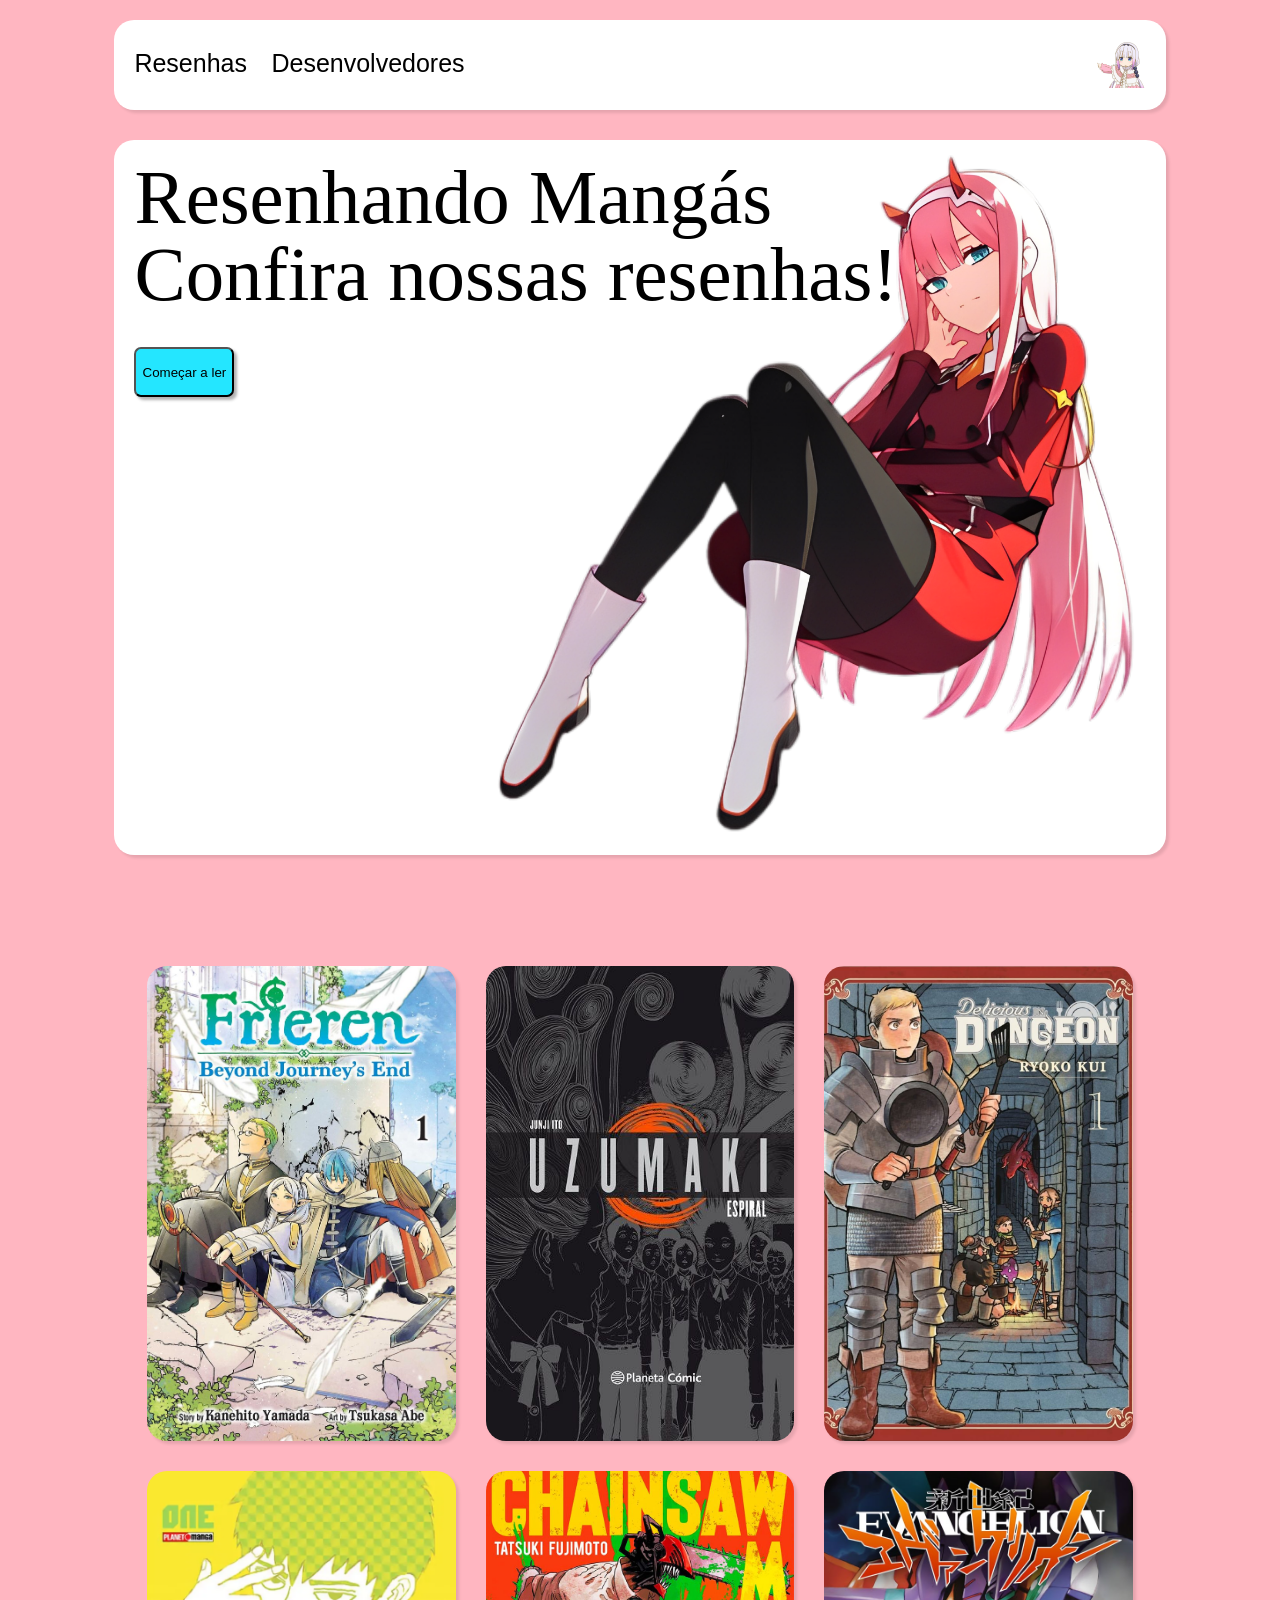
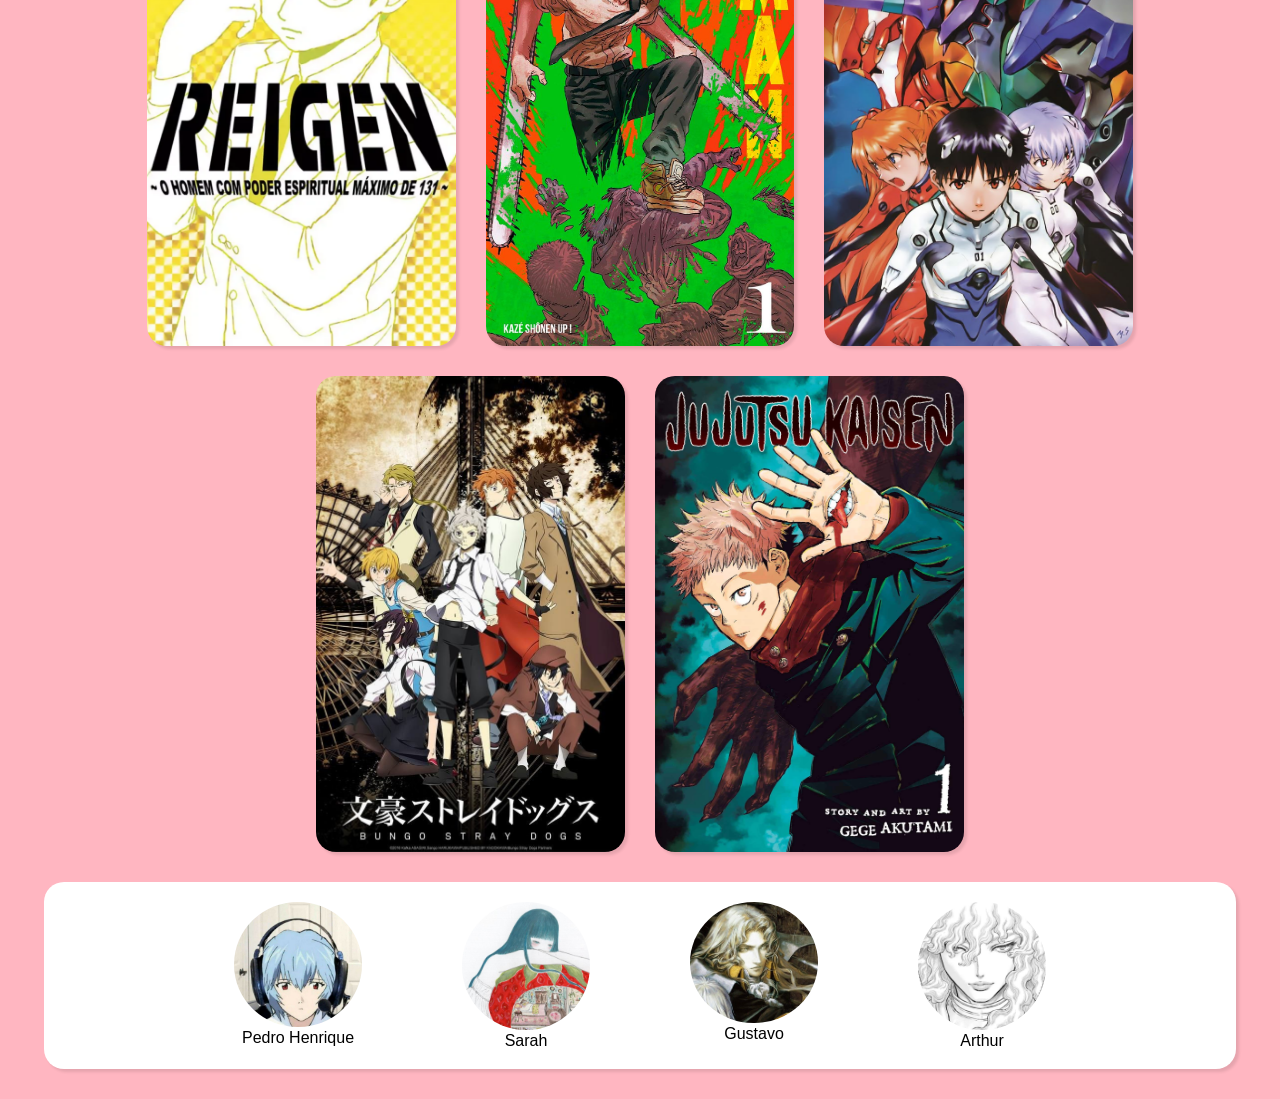
==== index.html @ c0d4d7a3 "link" ====
<!DOCTYPE html>
<html lang="pt-br">

<head>
    <meta charset="UTF-8">
    <meta name="viewport" content="width=device-width, initial-scale=1.0">
    <title>Resenhas de Mangás</title>
    <link rel="shortcut icon" href="imagens/favicon/manga2.png" type="image/x-icon">
    <link rel="stylesheet" href="css/reset.css">
    <link rel="stylesheet" href="css/pagina-inicial.css">
</head>

<body>
    <header class="caixa_branca">
        <nav>
            <a href="#divisoria" class="links-menu">Resenhas</a>
            <a href="#ficazultrem" class="links-menu">Desenvolvedores</a>
        </nav>
        <img id="kana" src="imagens/inicio/imagen-menu.png" alt="menu">
    </header>

    <section id="principal" class="caixa_branca">
        <h1>Resenhando Mangás</h1>
        <p>Confira nossas resenhas! </p>
        <a href="#divisoria"><button id="butao">Começar a ler</button></a>
        <img src="imagens/inicio/zero2.png" alt="zero two" id="zero-two">
    </section>

    <div id="divisoria"></div>
    <!-- é só pra dividir mas pricipalmente pq quando ia direto pra #evangelion ficava feio assim fica uma folguinha em cima -->

    <div id="caxa_resenhas">
        <a href="resenhas/arthur/frieren.html">
            <div id="sousou" class="resenhas caixa_branca"></div>
        </a>

        <a href="resenhas/arthur/uzumaki.html">
            <div id="uzumaki" class="resenhas caixa_branca"></div>
        </a>

        <a href="resenhas/tsu/dungeon.html">
            <div id="delicios-in-dungeon" class="resenhas caixa_branca"></div>
        </a>

        <a href="resenhas/tsu/rengen.html">
            <div id="reigen" class="resenhas caixa_branca"></div>
        </a>

        <a href="resenhas/pedro/chainsaw.html">
            <div id="chainsawman" class="resenhas caixa_branca"></div>
        </a>

        <a href="resenhas/pedro/evangelions.html">
            <div id="evangelion" class="resenhas caixa_branca"></div>
        </a>

        <a href="resenhas/sarah/bsd.html">
            <div id="bungou" class="resenhas caixa_branca"></div>
        </a>

        <a href="resenhas/sarah/jjk.html">
            <div id="jujutsu" class="resenhas caixa_branca"></div>
        </a>
    

        <footer id="rodape" class="caixa_branca">
            <div class="dev-geral">

                <div class="dev">
                    <img class="dev-img" src="imagens/devs/rei.jpeg">
                    <p>Pedro Henrique</p>
                </div>

                <div class="dev">
                    <img class="dev-img" src="imagens/devs/oioi.jpg">
                    <p>Sarah</p>
                </div>

                <div class="dev">
                    <img class="dev-img" src="imagens/devs/tsu.jpeg">
                    <p>Gustavo</p>

                </div>
                <div class="dev">
                    <img class="dev-img" src="imagens/devs/Griffith.jpeg">
                    <a href="https://github.com/kowakop"></a>
                    <p>Arthur</p>
                </div>
        </footer>
        <!-- os divs basicamente separam o conteudo pro css, n mexe pq funcionou e eu nem sei como -->

        <!-- funcionou??? tu quebrou o site -->
</body>

</html>
---- css/pagina-inicial.css ----
body {
    background-color: lightpink;
    font-family: Impact, Haettenschweiler, 'Arial Narrow Bold', sans-serif;
}

.caixa_branca {
    background-color: white;
    border-radius: 20px;
    padding: 20px;
    box-shadow: rgba(0, 0, 0, 0.1) 3px 3px 3px;
}

a {
    text-decoration: none;
    color: black;
}



/* cabeçalho */

header {
    height: 50px;
    width: 79%;
    line-height: 50px;

    display: flex;
    justify-content: space-between;
    align-items: center;

    margin: auto;
    margin-top: 20px;
}

.links-menu {
    text-decoration: none;
    color: black;
    margin-right: 20px;
    font-size: 25px;
}

.links-menu:hover {
    color: rgb(36, 125, 155);
}

nav {
    gap: 20px;
}

#kana {
    width: 50px;
    height: auto;
}


#kana:hover {
    transform: scale(1.1);
}

/* principal */

#principal {
    position: relative;
    width: 79%;
    height: 75vh;
    max-height: 700px;
    
    margin: auto;
    margin-top: 30px;
    margin-bottom: 80px;
    
    font-size: 6vw;
    font-family: cursive;
}



h1 {
    margin-top: 0px;
    margin-bottom: 0px;
}

p {
    margin-top: 0px;
}

#butao {
    background-color: rgb(36, 230, 255);
    border-radius: 7px;
    box-shadow: rgba(0, 0, 0, 0.3) 3px 3px 3px;
    
    width: 100px;
    height: 50px;

    margin-top: 30px;
}


#butao:hover {
    background-color: #A1DCD8;
    box-shadow: none;
}

#divisoria {
    width: 100%;
    height: 1px;
}

#zero-two {
    position: absolute;
    bottom: 0px;
    right: 0px;
    width: 80vw;
    resize: horizontal;
    max-width: 700px;
    height: 80vh;
    min-width: 300px;
    min-height: 300px;

}

/* resenhas */

.resenhas {
    width: 21vw;
    height: 34vw;
    min-width: 180px;
    min-height: 275px;
    max-height: 600;
    max-width: 200;
    margin: 0px 5px 10px 5px;

    background-size: cover;
    background-position: center;
    background-repeat: no-repeat;
}

.resenhas:hover {
    transition: transform 0.3s;
    /*essa bomba faz a animação do transform ficar mais lenta, quer dizer ela ocorre pelo tempo que eu coloquei aqui*/
    transform: scale(1.03);
    box-shadow: 0 6px 15px rgba(0, 0, 0, 0.15);
    /*firulinhas pra ficar mais bunitinho, aumentar o tamanho e a sombra tbm*/
}

#caxa_resenhas {
    display: flex;
    flex-wrap: wrap;
    /*isso é pra quebrar a linha pq a bomba do display flex não faz por padrão, se não as coisa passa da tela*/
    justify-content: center;
    gap: 20px;
    margin: 30px 0px;
}


#evangelion {
    background-image: url(../imagens/capas/evangelion.jpeg);
}

#chainsawman {
    background-image: url(../imagens/capas/chain.jpeg);
}

#bungou {
    background-image: url(../imagens/capas/bsdd.jpeg);
}

#sousou {
    background-image: url(../imagens/capas/frieren.jpg);
}

#uzumaki {
    background-image: url(../imagens/capas/uzumaki.jpeg);
}

#jujutsu {
    background-image: url(../imagens/capas/jujutsu.jpeg);
}

#reigen {
    background-image: url(../imagens/capas/reigen.png);
}

#delicios-in-dungeon {
    background-image: url(../imagens/capas/dungeon-meshi.jpg);
}

/* rodape */

#rodape {
    display: flex;

    margin-top: 30px;
    width: 90%;
    height: 100%;
    margin: auto;
}

#rodape h2 {
    line-height: 310px;
    font-size: 50px;
}

.dev-geral {
    display: flex;
    flex-wrap: wrap;
    gap: 100px;
    width: 100%;
    justify-content: center;
}

.dev {
    justify-content: center;
    display: inline;
    margin: 0px 0px 0px 0px;
}

.dev-img {
    width: 10vw;
    height: auto;
    border-radius: 50%;
    margin: 0px 0px 0px 0px;
}

.dev-img:hover {
    transform: scale(1.1);
}

.dev p {

    text-align: center;
}
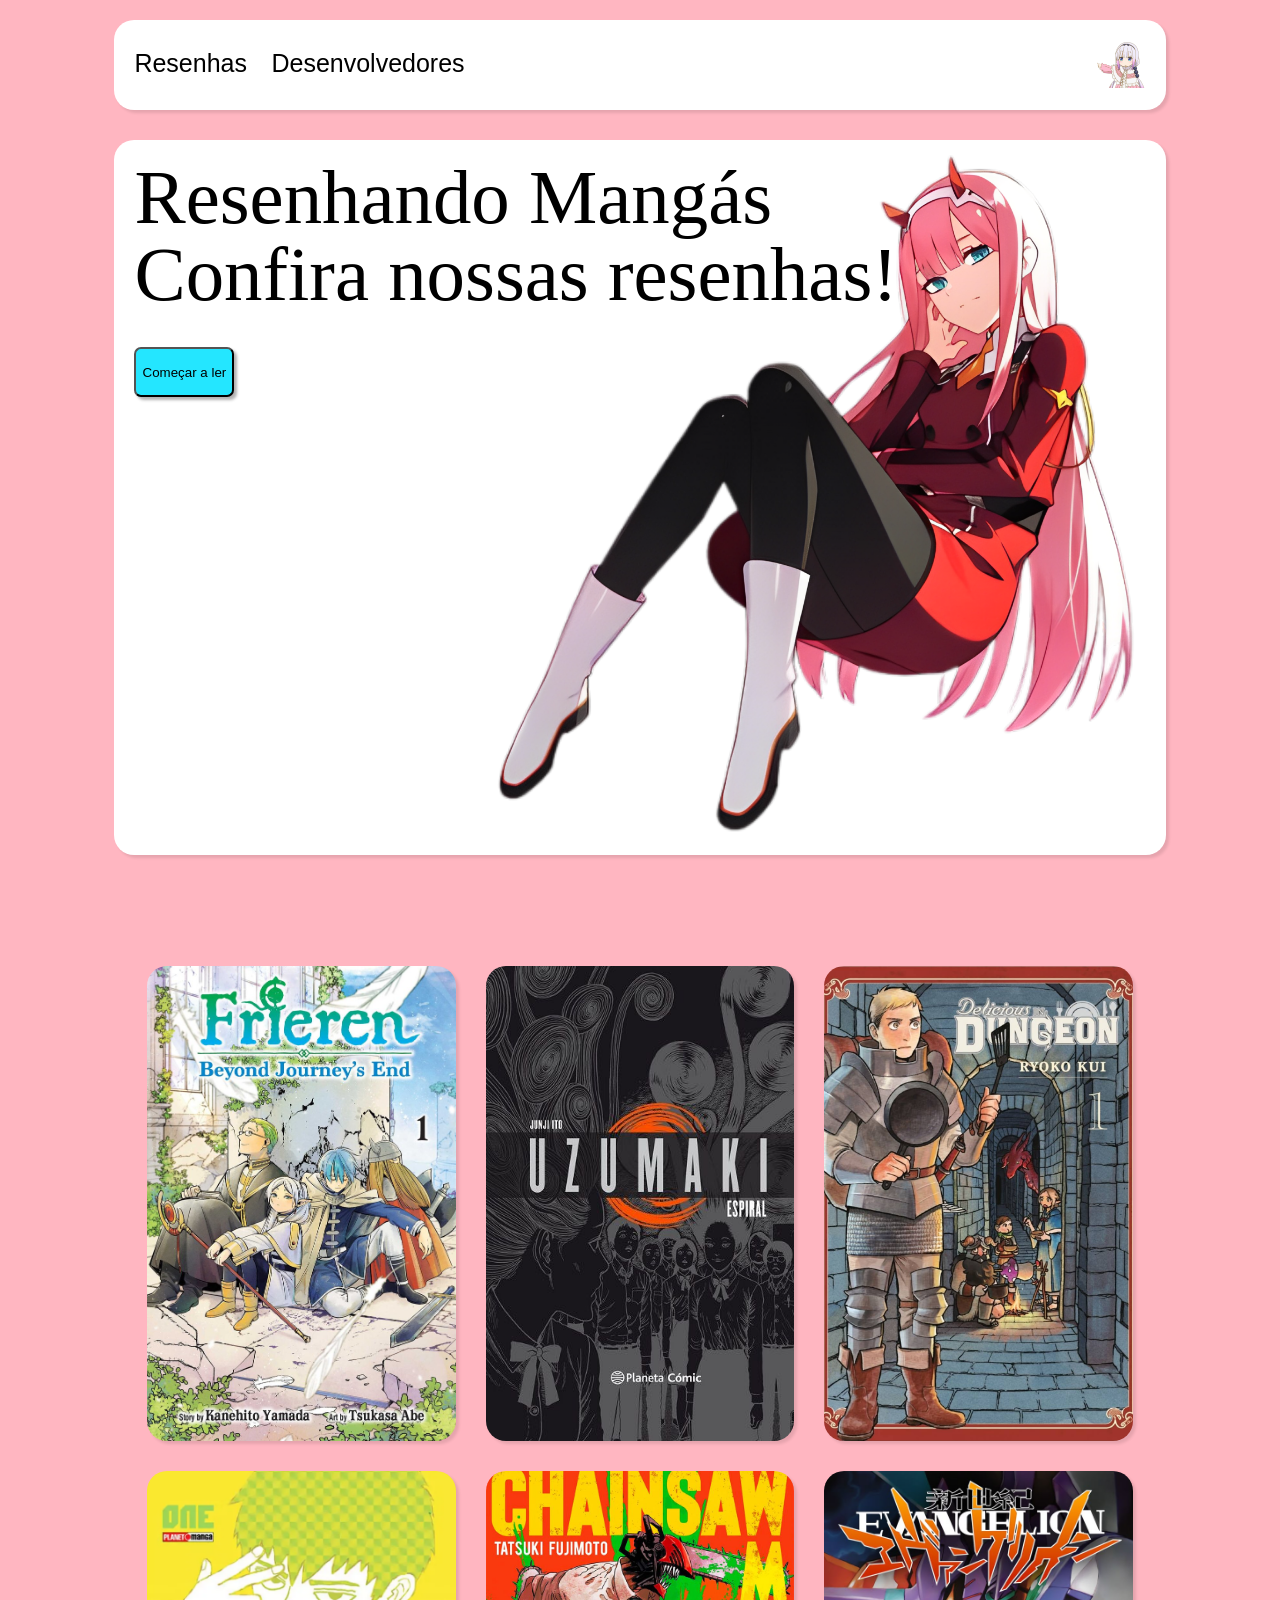
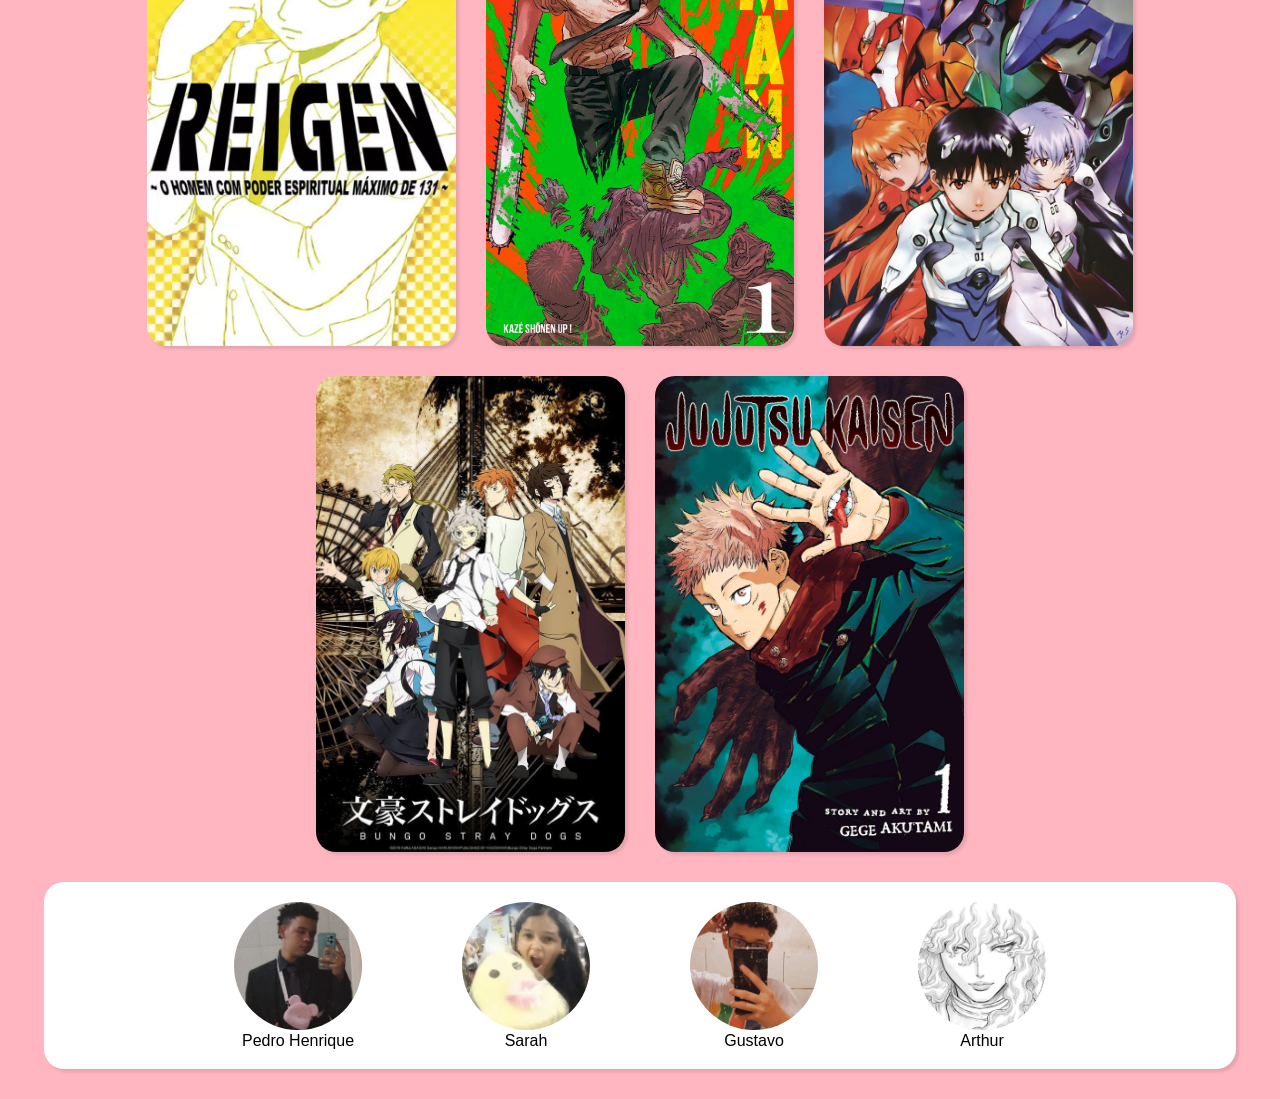
==== commit 20d5e373: "fotos-dev" ====
--- a/index.html
+++ b/index.html
@@ -67,23 +67,22 @@
             <div class="dev-geral">
 
                 <div class="dev">
-                    <img class="dev-img" src="imagens/devs/rei.jpeg">
+                    <a href="https://github.com/SunFellings"><img class="dev-img" src="imagens/devs/pedro.jpg"></a>
                     <p>Pedro Henrique</p>
                 </div>
 
                 <div class="dev">
-                    <img class="dev-img" src="imagens/devs/oioi.jpg">
+                    <a href="https://github.com/kowakop"><img class="dev-img" src="imagens/devs/sarahpato.png"></a>
                     <p>Sarah</p>
                 </div>
 
                 <div class="dev">
-                    <img class="dev-img" src="imagens/devs/tsu.jpeg">
+                    <a href="https://github.com/GustavoTsu"><img class="dev-img" src="imagens/devs/gustavo.jpg"></a>
                     <p>Gustavo</p>
 
                 </div>
                 <div class="dev">
-                    <img class="dev-img" src="imagens/devs/Griffith.jpeg">
-                    <a href="https://github.com/kowakop"></a>
+                    <a href=""><img class="dev-img" src="imagens/devs/Griffith.jpeg"></a>
                     <p>Arthur</p>
                 </div>
         </footer>
--- a/css/pagina-inicial.css
+++ b/css/pagina-inicial.css
@@ -217,7 +217,7 @@
 
 .dev-img {
     width: 10vw;
-    height: auto;
+    height: 10vw;
     border-radius: 50%;
     margin: 0px 0px 0px 0px;
 }
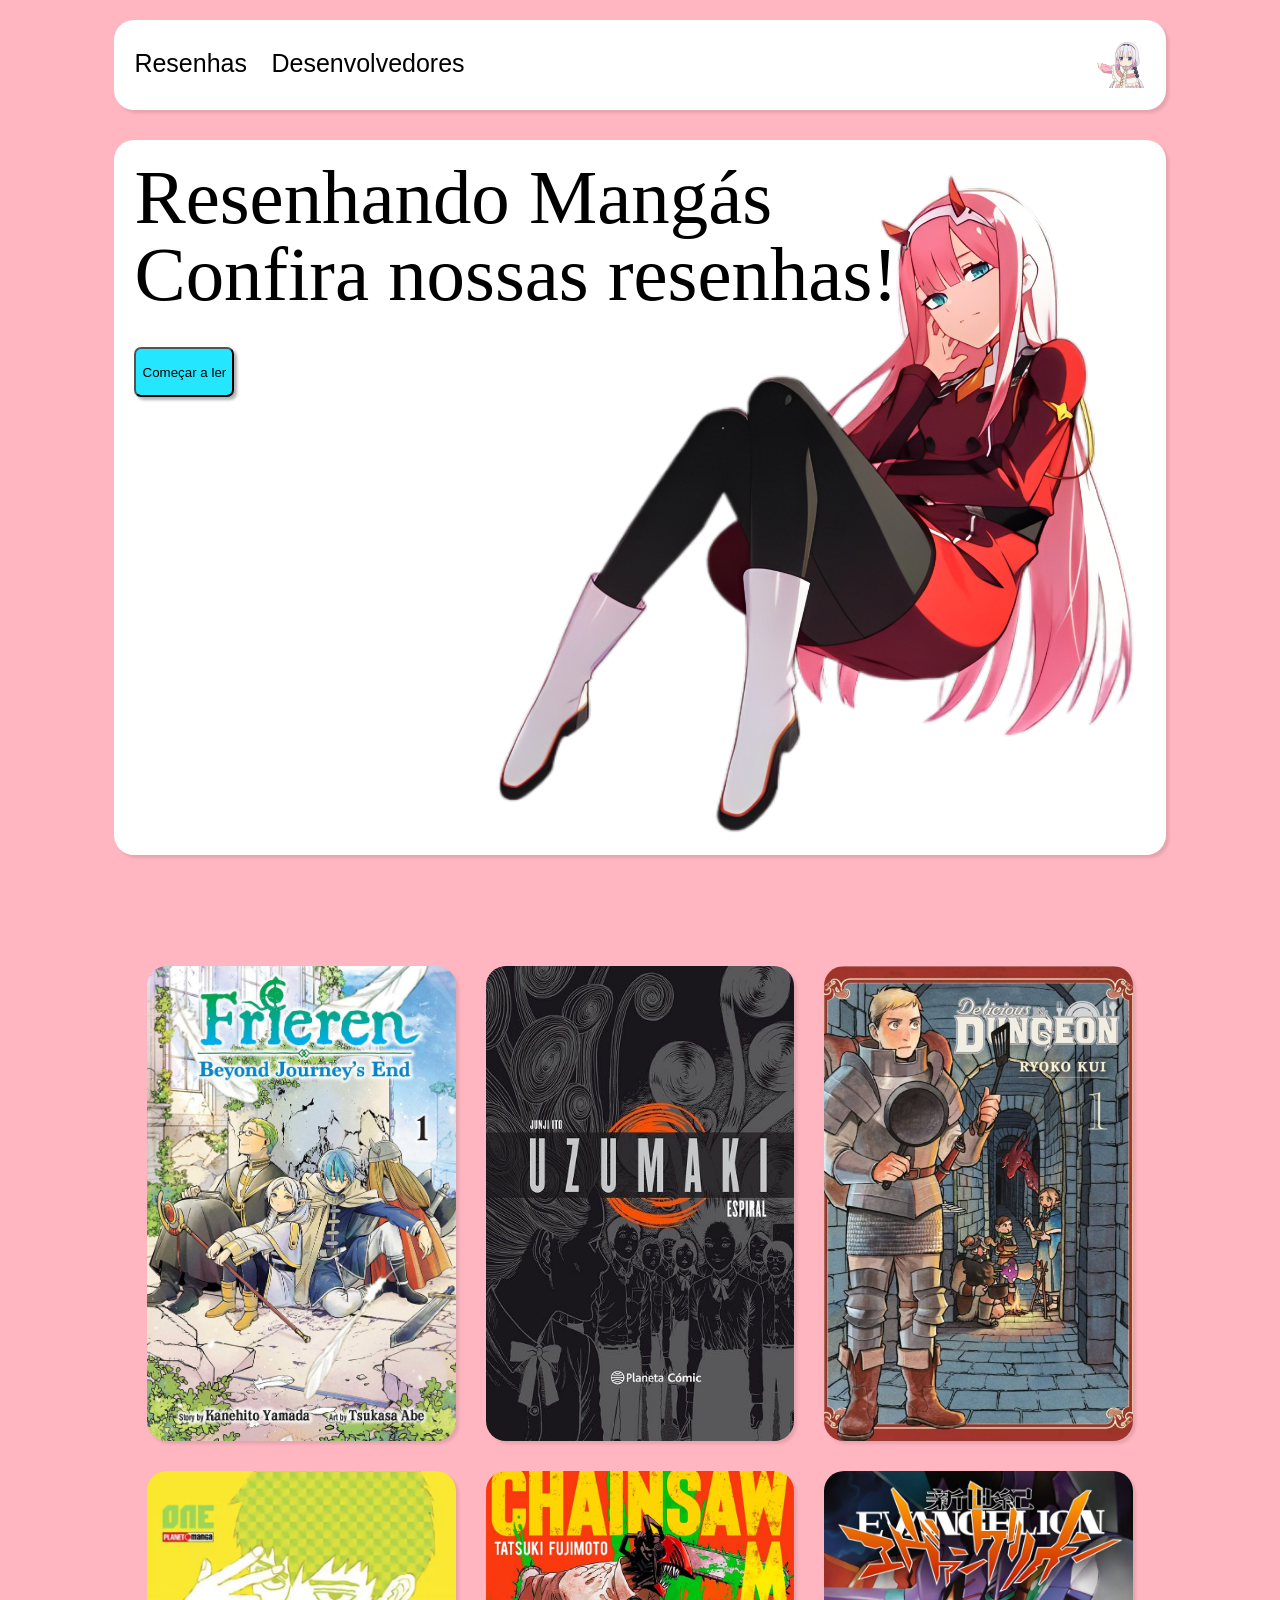
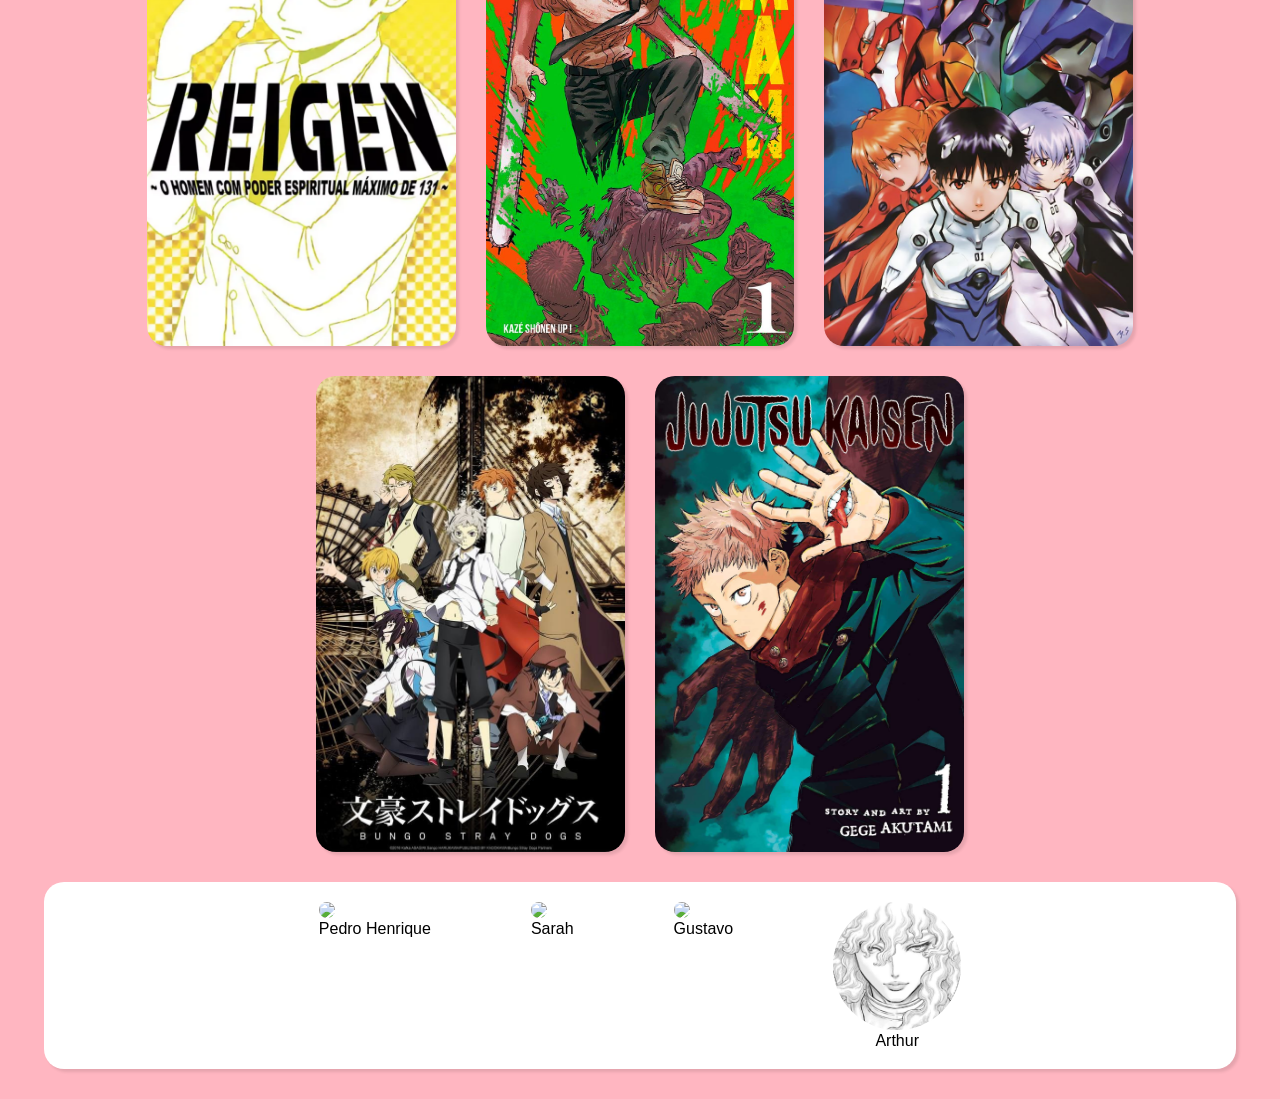
==== commit c0b5cdf1: "não sei direito ma vamos" ====
--- a/index.html
+++ b/index.html
@@ -61,23 +61,23 @@
         <a href="resenhas/sarah/jjk.html">
             <div id="jujutsu" class="resenhas caixa_branca"></div>
         </a>
-    
+
 
         <footer id="rodape" class="caixa_branca">
             <div class="dev-geral">
 
                 <div class="dev">
-                    <a href="https://github.com/SunFellings"><img class="dev-img" src="imagens/devs/pedro.jpg"></a>
+                    <a href="https://github.com/SunFellings"><img class="dev-img" src="imagens/devs/rei.jpeg"></a>
                     <p>Pedro Henrique</p>
                 </div>
 
                 <div class="dev">
-                    <a href="https://github.com/kowakop"><img class="dev-img" src="imagens/devs/sarahpato.png"></a>
+                    <a href="https://github.com/kowakop"><img class="dev-img" src="imagens/devs/oioi.jpg"></a>
                     <p>Sarah</p>
                 </div>
 
                 <div class="dev">
-                    <a href="https://github.com/GustavoTsu"><img class="dev-img" src="imagens/devs/gustavo.jpg"></a>
+                    <a href="https://github.com/GustavoTsu"><img class="dev-img" src="imagens/devs/tsu.jpeg"></a>
                     <p>Gustavo</p>
 
                 </div>
--- a/css/pagina-inicial.css
+++ b/css/pagina-inicial.css
@@ -110,12 +110,13 @@
     position: absolute;
     bottom: 0px;
     right: 0px;
+    
     width: 80vw;
-    resize: horizontal;
-    max-width: 700px;
     height: 80vh;
     min-width: 300px;
     min-height: 300px;
+    max-height: 700px;
+    max-width: 700px;
 
 }
 
@@ -217,7 +218,7 @@
 
 .dev-img {
     width: 10vw;
-    height: 10vw;
+    height: auto;
     border-radius: 50%;
     margin: 0px 0px 0px 0px;
 }
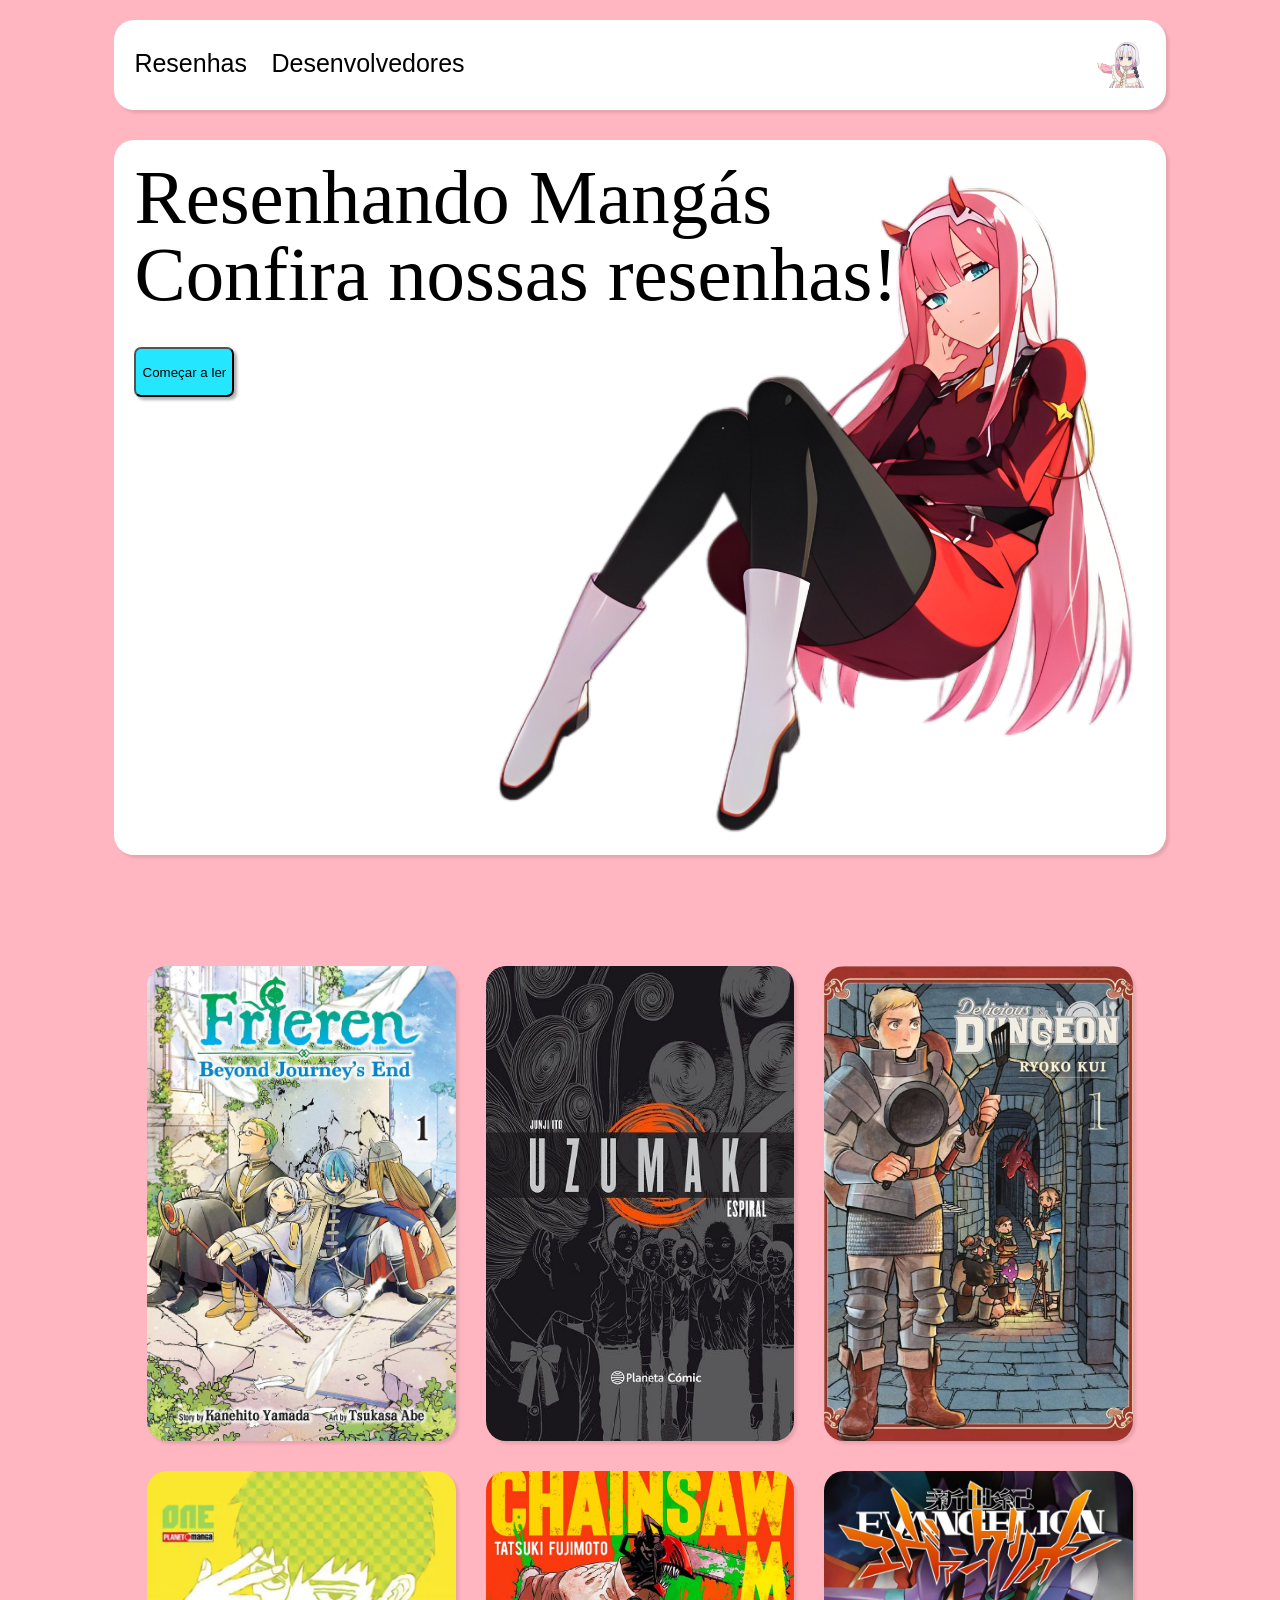
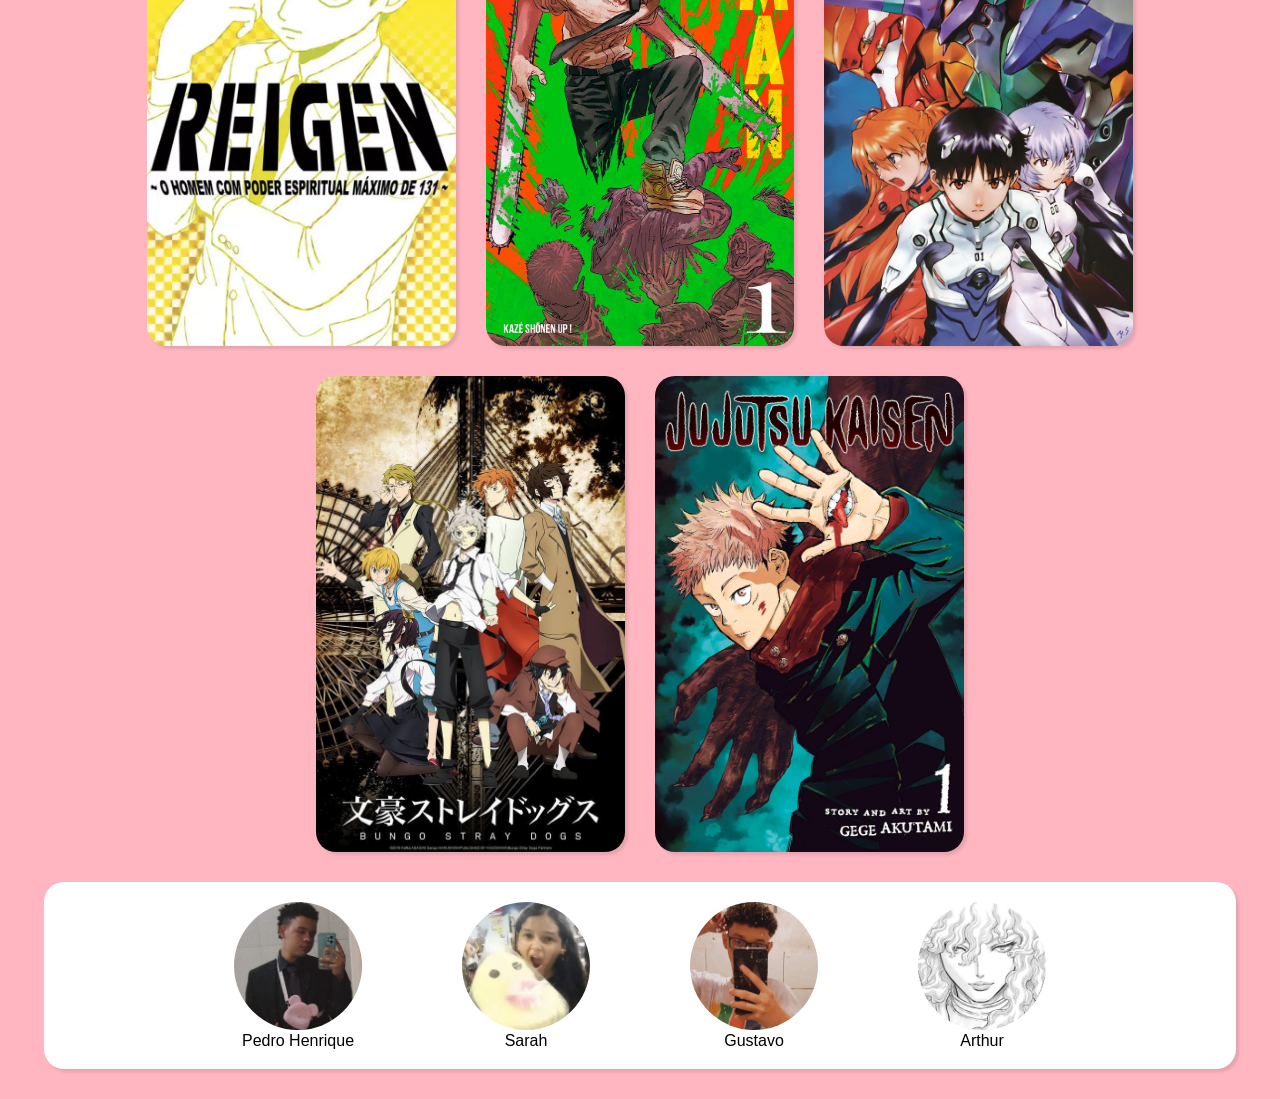
==== commit ef15001f: "Merge branch 'main' into nova-unidade" ====
--- a/index.html
+++ b/index.html
@@ -38,11 +38,11 @@
             <div id="uzumaki" class="resenhas caixa_branca"></div>
         </a>
 
-        <a href="resenhas/tsu/dungeon.html">
+        <a href="resenhas/gustavo/dungeon.html">
             <div id="delicios-in-dungeon" class="resenhas caixa_branca"></div>
         </a>
 
-        <a href="resenhas/tsu/rengen.html">
+        <a href="resenhas/gustavo/rengen.html">
             <div id="reigen" class="resenhas caixa_branca"></div>
         </a>
 
@@ -67,17 +67,17 @@
             <div class="dev-geral">
 
                 <div class="dev">
-                    <a href="https://github.com/SunFellings"><img class="dev-img" src="imagens/devs/rei.jpeg"></a>
+                    <a href="https://github.com/SunFellings"><img class="dev-img" src="imagens/devs/pedro.jpg"></a>
                     <p>Pedro Henrique</p>
                 </div>
 
                 <div class="dev">
-                    <a href="https://github.com/kowakop"><img class="dev-img" src="imagens/devs/oioi.jpg"></a>
+                    <a href="https://github.com/kowakop"><img class="dev-img" src="imagens/devs/sarahpato.png"></a>
                     <p>Sarah</p>
                 </div>
 
                 <div class="dev">
-                    <a href="https://github.com/GustavoTsu"><img class="dev-img" src="imagens/devs/tsu.jpeg"></a>
+                    <a href="https://github.com/GustavoTsu"><img class="dev-img" src="imagens/devs/gustavo.jpg"></a>
                     <p>Gustavo</p>
 
                 </div>
--- a/css/pagina-inicial.css
+++ b/css/pagina-inicial.css
@@ -218,7 +218,7 @@
 
 .dev-img {
     width: 10vw;
-    height: auto;
+    height: 10vw;
     border-radius: 50%;
     margin: 0px 0px 0px 0px;
 }
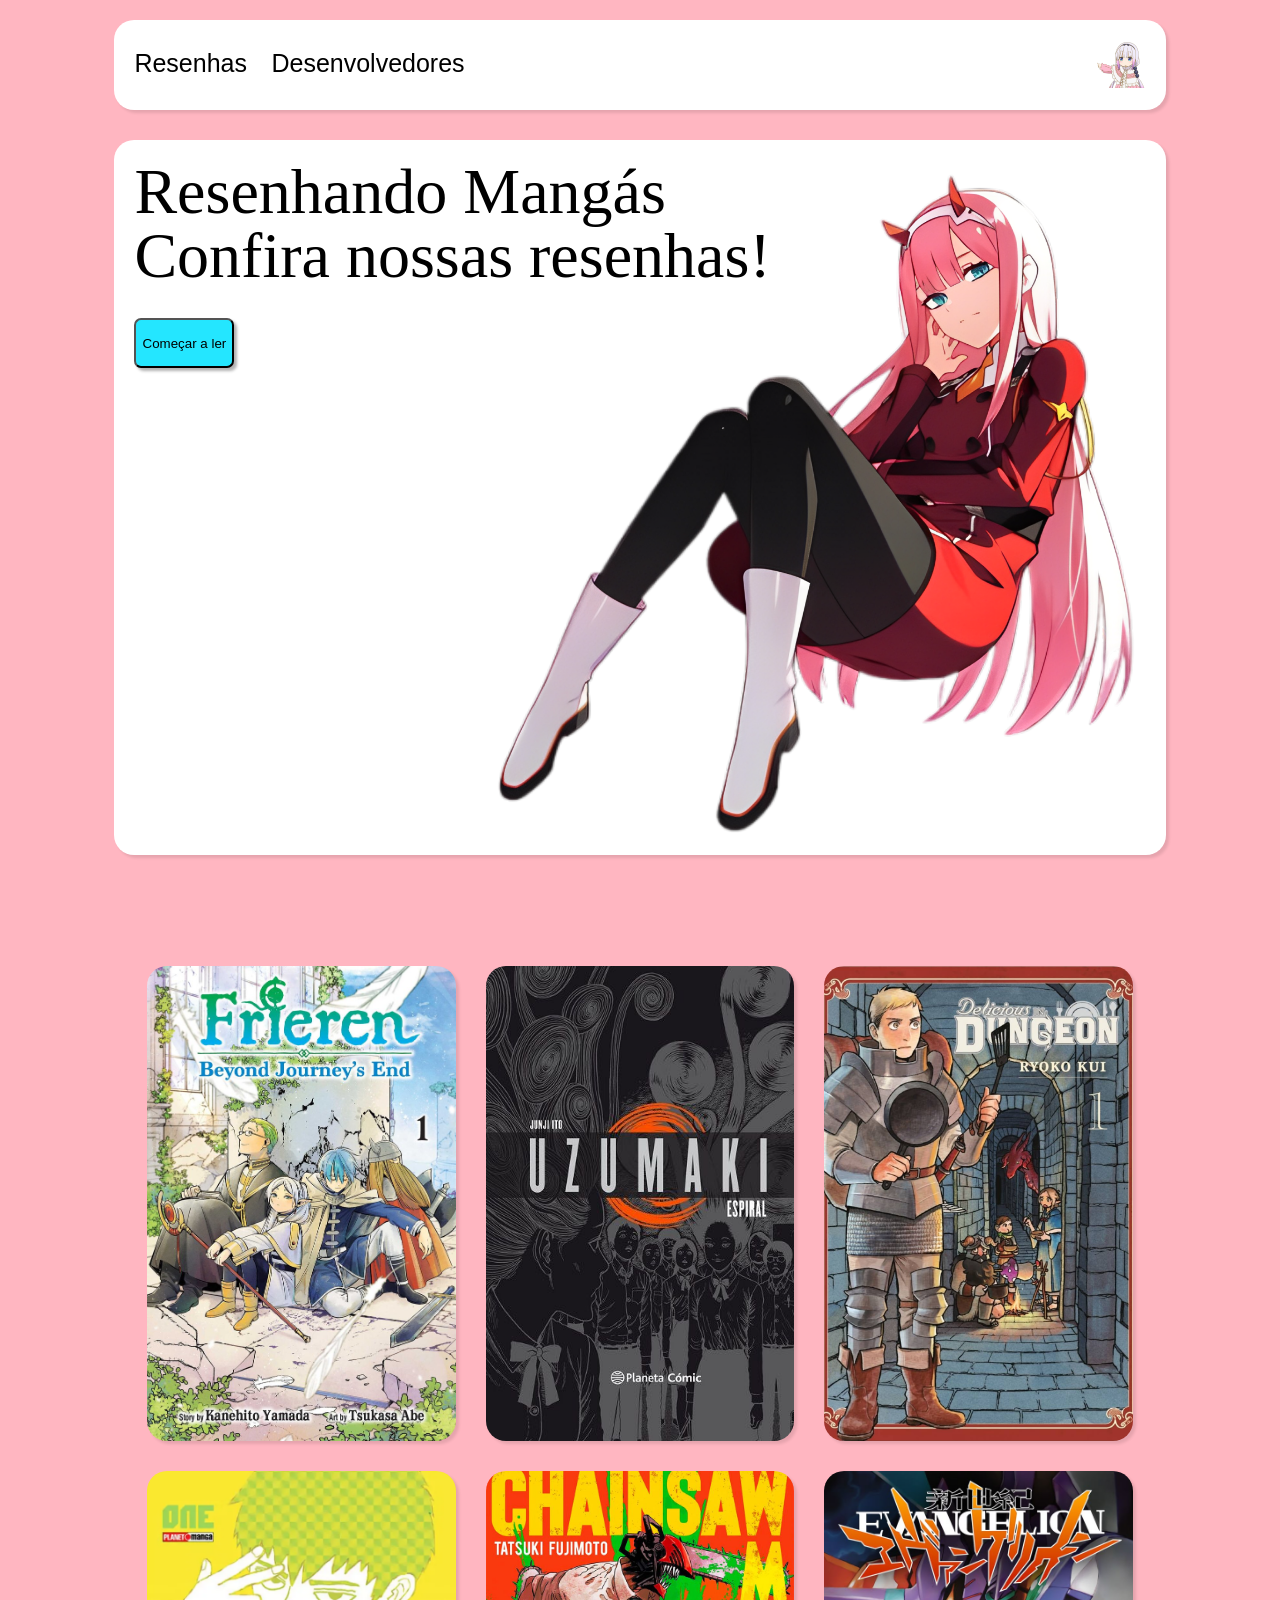
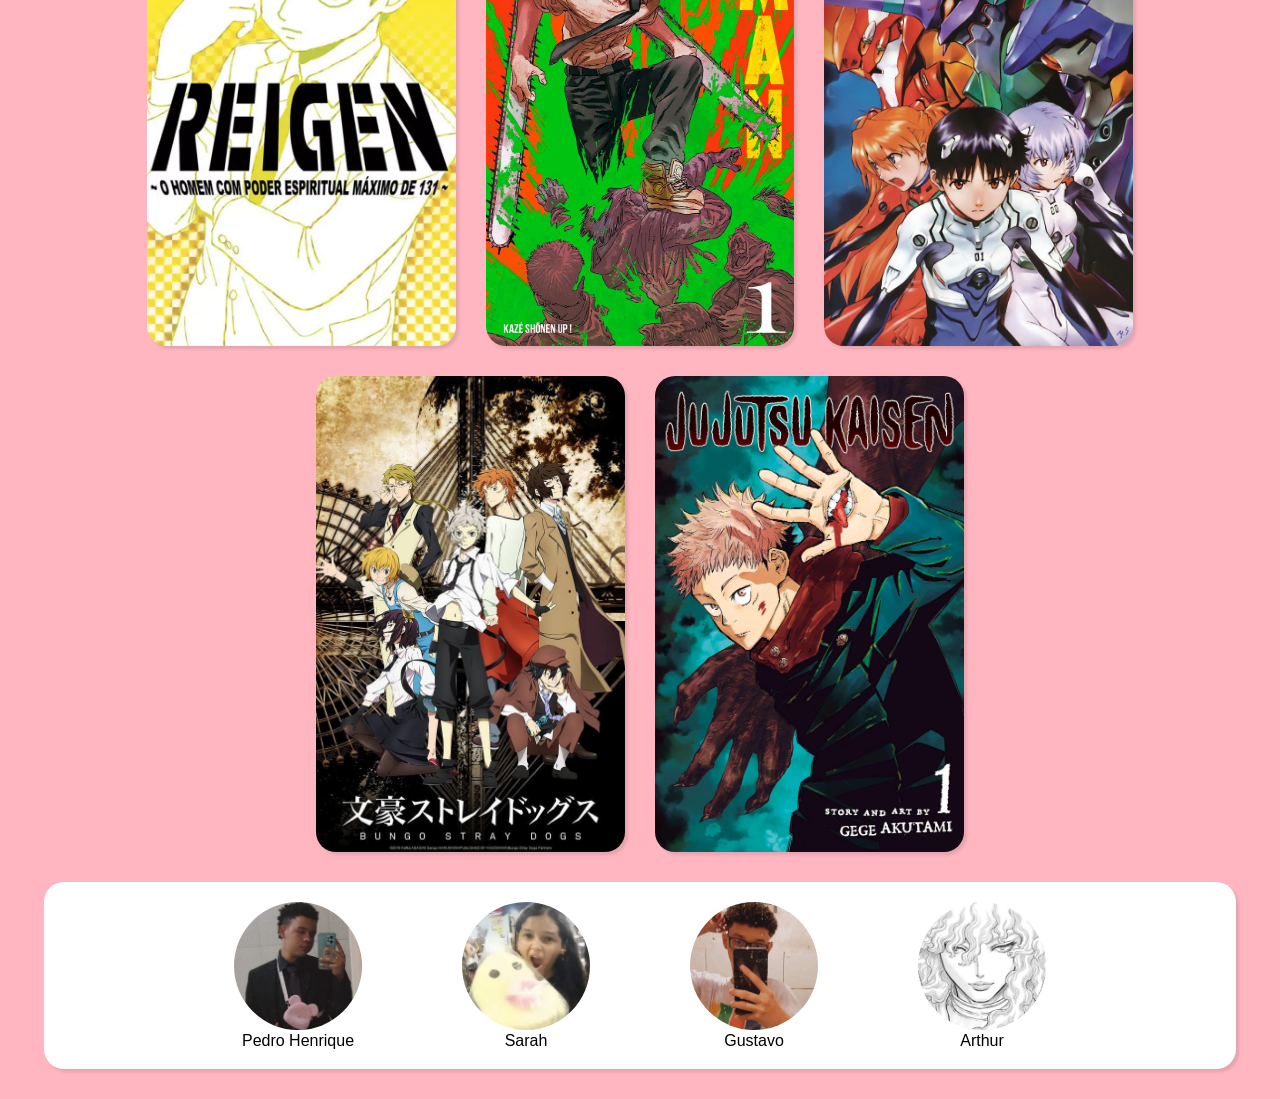
==== commit 6251f64d: "concertando link (Desenvolvedores)" ====
--- a/index.html
+++ b/index.html
@@ -14,7 +14,7 @@
     <header class="caixa_branca">
         <nav>
             <a href="#divisoria" class="links-menu">Resenhas</a>
-            <a href="#ficazultrem" class="links-menu">Desenvolvedores</a>
+            <a href="#rodape" class="links-menu">Desenvolvedores</a>
         </nav>
         <img id="kana" src="imagens/inicio/imagen-menu.png" alt="menu">
     </header>
@@ -86,9 +86,6 @@
                     <p>Arthur</p>
                 </div>
         </footer>
-        <!-- os divs basicamente separam o conteudo pro css, n mexe pq funcionou e eu nem sei como -->
-
-        <!-- funcionou??? tu quebrou o site -->
 </body>
 
 </html>
--- a/css/pagina-inicial.css
+++ b/css/pagina-inicial.css
@@ -69,7 +69,7 @@
     margin-top: 30px;
     margin-bottom: 80px;
     
-    font-size: 6vw;
+    font-size: 5vw;
     font-family: cursive;
 }
 
@@ -219,6 +219,8 @@
 .dev-img {
     width: 10vw;
     height: 10vw;
+    min-height: 100px;
+    min-width: 100px;
     border-radius: 50%;
     margin: 0px 0px 0px 0px;
 }
